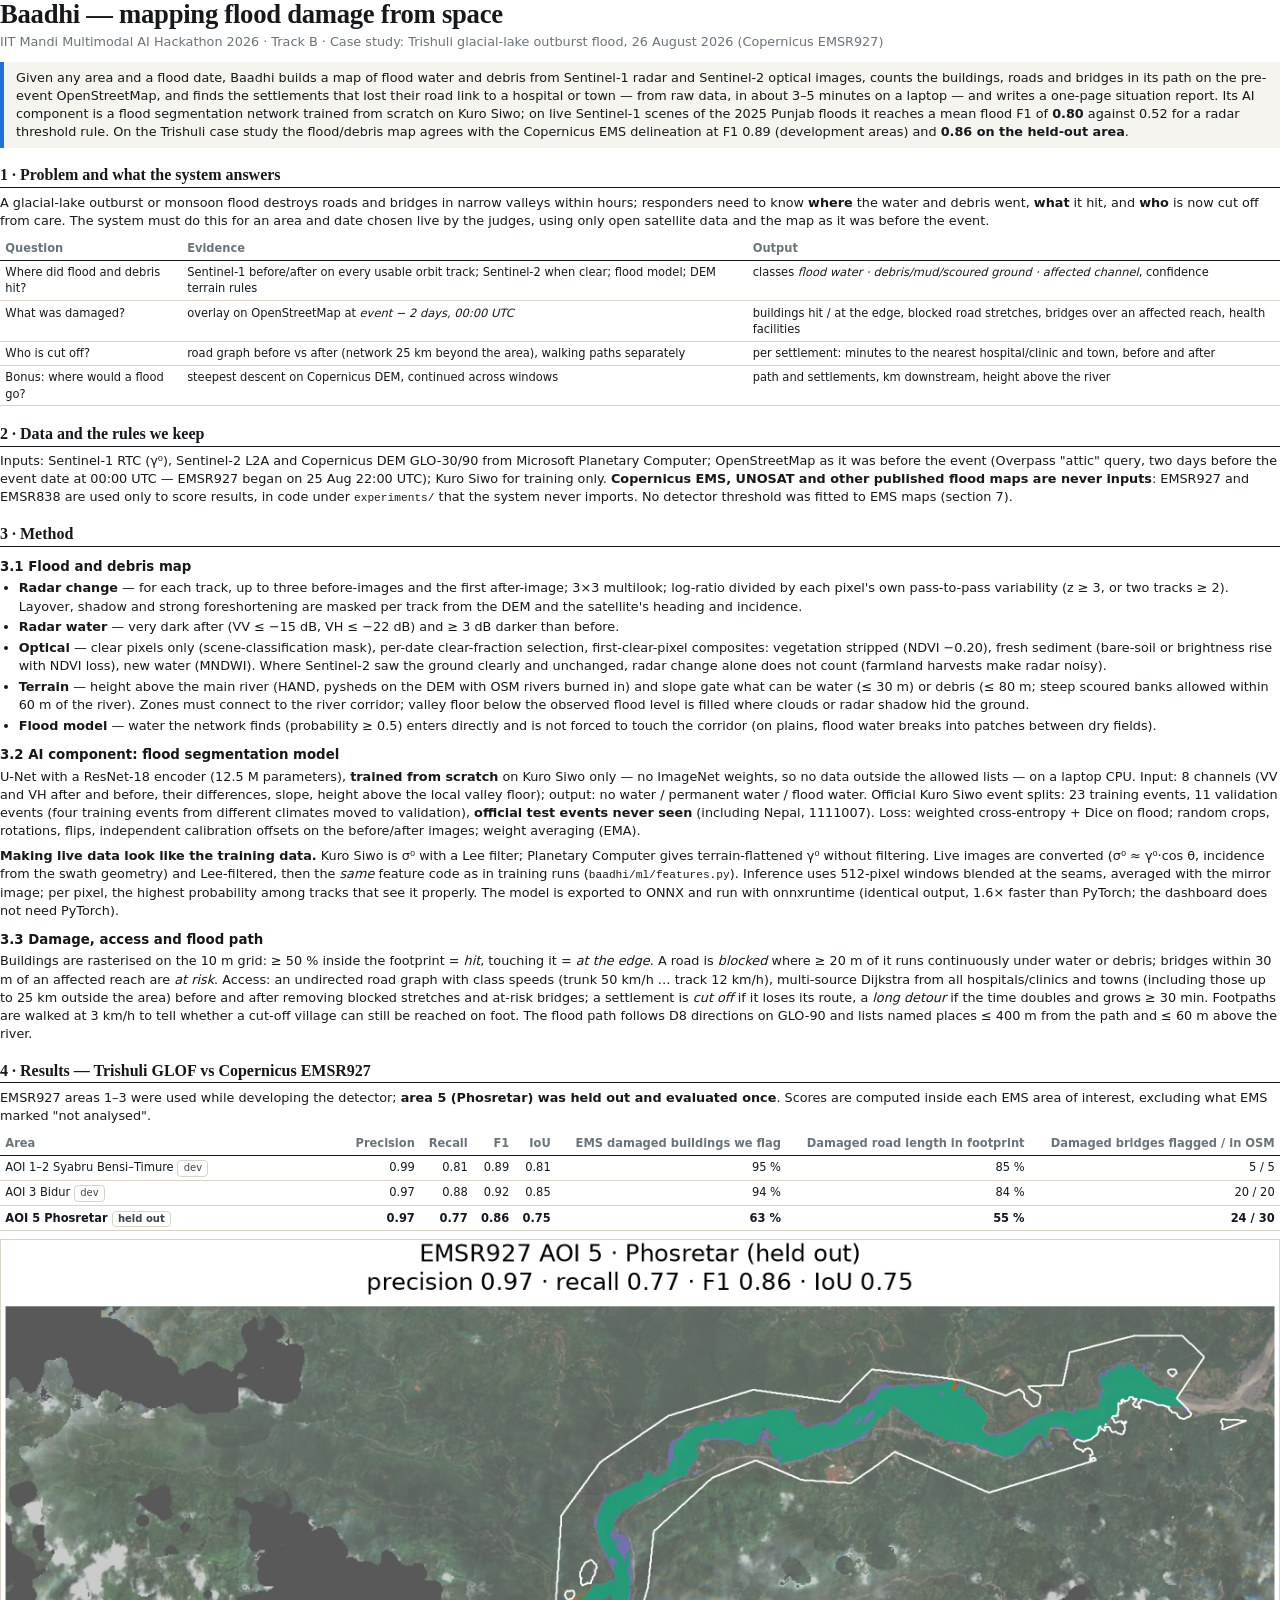
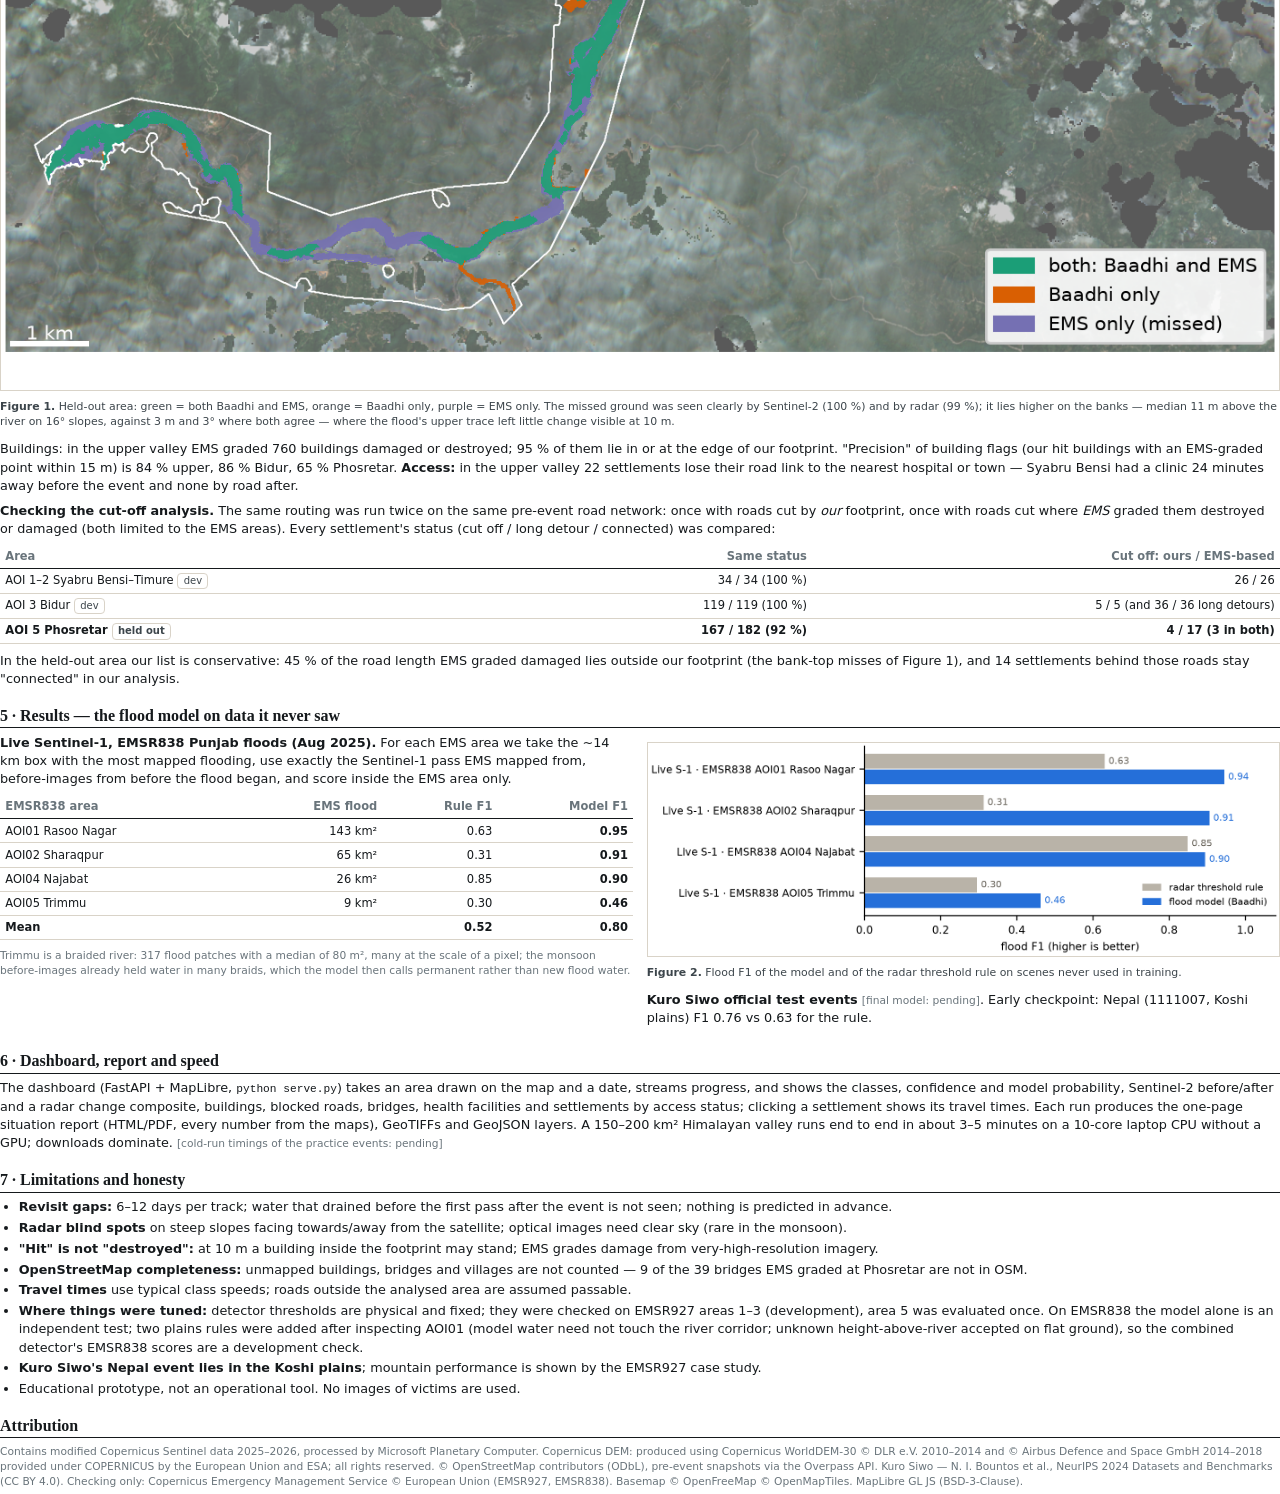
==== docs/report.html @ 0e937bf3 "Steps 3-7: damage, access, flood model, dashboard, report, pre-event OSM fallback - damage/access: b" ====
<!doctype html>
<html lang="en">
<head>
<meta charset="utf-8">
<title>Baadhi — Mapping flood damage from space (report)</title>
<style>
@page { size: A4; margin: 15mm 15mm 14mm; }
:root { --ink: #15191c; --ink2: #3c454b; --muted: #69747b; --rule: #d9d3c8; --water: #256fd9; --debris: #d67820; --cut: #c0392b; }
* { box-sizing: border-box; }
body { font: 9.6pt/1.42 "Segoe UI", "IBM Plex Sans", system-ui, sans-serif; color: var(--ink); margin: 0; }
h1 { font: 700 20pt/1.1 Georgia, "Fraunces", serif; margin: 0 0 3pt; letter-spacing: -0.01em; }
h2 { font: 700 12pt/1.2 Georgia, serif; margin: 13pt 0 4pt; border-bottom: 1.2pt solid var(--ink); padding-bottom: 2pt; }
h3 { font-size: 10pt; margin: 8pt 0 2pt; }
p { margin: 0 0 5pt; }
.sub { color: var(--muted); margin-bottom: 8pt; }
.abstract { border-left: 3pt solid var(--water); padding: 5pt 9pt; background: #f6f4ef; margin: 8pt 0; }
table { border-collapse: collapse; width: 100%; margin: 4pt 0 6pt; font-size: 8.6pt; }
th, td { border-bottom: 0.6pt solid var(--rule); padding: 2.6pt 4pt; text-align: left; vertical-align: top; }
th { color: var(--muted); font-weight: 600; border-bottom: 1pt solid var(--ink); }
td.n, th.n { text-align: right; font-variant-numeric: tabular-nums; white-space: nowrap; }
.hl { font-weight: 700; }
figure { margin: 6pt 0 8pt; break-inside: avoid; }
figure img { width: 100%; border: 0.6pt solid var(--rule); }
figcaption { font-size: 8.2pt; color: var(--ink2); margin-top: 2pt; }
.two { display: grid; grid-template-columns: 1fr 1fr; gap: 10pt; }
ul { margin: 2pt 0 6pt 14pt; padding: 0; }
li { margin-bottom: 2pt; }
.small { font-size: 8pt; color: var(--muted); }
.tag { display: inline-block; font-size: 7.5pt; border: 0.6pt solid var(--rule); border-radius: 3pt; padding: 0 4pt; color: var(--ink2); }
.pb { break-before: page; }
h2, h3 { break-after: avoid; }
table.wide td:first-child { width: 27%; }
tr { break-inside: avoid; }
code { font-family: "Cascadia Mono", Consolas, monospace; font-size: 8.4pt; }
</style>
</head>
<body>

<h1>Baadhi — mapping flood damage from space</h1>
<div class="sub">IIT Mandi Multimodal AI Hackathon 2026 · Track B · Case study: Trishuli glacial-lake outburst flood, 26 August 2026 (Copernicus EMSR927)</div>

<div class="abstract">
Given any area and a flood date, Baadhi builds a map of flood water and debris from Sentinel-1 radar and
Sentinel-2 optical images, counts the buildings, roads and bridges in its path on the pre-event
OpenStreetMap, and finds the settlements that lost their road link to a hospital or town — from raw
data, in about 3–5 minutes on a laptop — and writes a one-page situation report. Its AI component is a
flood segmentation network trained from scratch on Kuro Siwo; on live Sentinel-1 scenes of the 2025
Punjab floods it reaches a mean flood F1 of <b>0.80</b> against 0.52 for a radar threshold rule. On the
Trishuli case study the flood/debris map agrees with the Copernicus EMS delineation at F1 0.89 (development
areas) and <b>0.86 on the held-out area</b>.
</div>

<h2>1 · Problem and what the system answers</h2>
<p>A glacial-lake outburst or monsoon flood destroys roads and bridges in narrow valleys within hours; responders
need to know <b>where</b> the water and debris went, <b>what</b> it hit, and <b>who</b> is now cut off from care. The
system must do this for an area and date chosen live by the judges, using only open satellite data and the map
as it was before the event.</p>
<table>
<tr><th>Question</th><th>Evidence</th><th>Output</th></tr>
<tr><td>Where did flood and debris hit?</td><td>Sentinel-1 before/after on every usable orbit track; Sentinel-2 when clear; flood model; DEM terrain rules</td><td>classes <i>flood water · debris/mud/scoured ground · affected channel</i>, confidence</td></tr>
<tr><td>What was damaged?</td><td>overlay on OpenStreetMap at <i>event − 2 days, 00:00 UTC</i></td><td>buildings hit / at the edge, blocked road stretches, bridges over an affected reach, health facilities</td></tr>
<tr><td>Who is cut off?</td><td>road graph before vs after (network 25 km beyond the area), walking paths separately</td><td>per settlement: minutes to the nearest hospital/clinic and town, before and after</td></tr>
<tr><td>Bonus: where would a flood go?</td><td>steepest descent on Copernicus DEM, continued across windows</td><td>path and settlements, km downstream, height above the river</td></tr>
</table>

<h2>2 · Data and the rules we keep</h2>
<p>Inputs: Sentinel-1 RTC (γ⁰), Sentinel-2 L2A and Copernicus DEM GLO-30/90 from Microsoft Planetary Computer; OpenStreetMap
as it was before the event (Overpass "attic" query, two days before the event date at 00:00 UTC — EMSR927 began on
25 Aug 22:00 UTC); Kuro Siwo for training only. <b>Copernicus EMS, UNOSAT and other published flood maps are never
inputs</b>: EMSR927 and EMSR838 are used only to score results, in code under <code>experiments/</code> that the system never
imports. No detector threshold was fitted to EMS maps (section 7).</p>

<h2>3 · Method</h2>
<h3>3.1 Flood and debris map</h3>
<ul>
<li><b>Radar change</b> — for each track, up to three before-images and the first after-image; 3×3 multilook; log-ratio
divided by each pixel's own pass-to-pass variability (z ≥ 3, or two tracks ≥ 2). Layover, shadow and strong
foreshortening are masked per track from the DEM and the satellite's heading and incidence.</li>
<li><b>Radar water</b> — very dark after (VV ≤ −15 dB, VH ≤ −22 dB) and ≥ 3 dB darker than before.</li>
<li><b>Optical</b> — clear pixels only (scene-classification mask), per-date clear-fraction selection, first-clear-pixel composites:
vegetation stripped (NDVI −0.20), fresh sediment (bare-soil or brightness rise with NDVI loss), new water (MNDWI). Where
Sentinel-2 saw the ground clearly and unchanged, radar change alone does not count (farmland harvests make radar noisy).</li>
<li><b>Terrain</b> — height above the main river (HAND, pysheds on the DEM with OSM rivers burned in) and slope gate what
can be water (≤ 30 m) or debris (≤ 80 m; steep scoured banks allowed within 60 m of the river). Zones must connect to the
river corridor; valley floor below the observed flood level is filled where clouds or radar shadow hid the ground.</li>
<li><b>Flood model</b> — water the network finds (probability ≥ 0.5) enters directly and is not forced to touch the corridor
(on plains, flood water breaks into patches between dry fields).</li>
</ul>

<h3>3.2 AI component: flood segmentation model</h3>
<p>U-Net with a ResNet-18 encoder (12.5 M parameters), <b>trained from scratch</b> on Kuro Siwo only — no ImageNet weights, so
no data outside the allowed lists — on a laptop CPU. Input: 8 channels (VV and VH after and before, their differences,
slope, height above the local valley floor); output: no water / permanent water / flood water. Official Kuro Siwo event
splits: 23 training events, 11 validation events (four training events from different climates moved to validation),
<b>official test events never seen</b> (including Nepal, 1111007). Loss: weighted cross-entropy + Dice on flood; random crops,
rotations, flips, independent calibration offsets on the before/after images; weight averaging (EMA).</p>
<p><b>Making live data look like the training data.</b> Kuro Siwo is σ⁰ with a Lee filter; Planetary Computer gives
terrain-flattened γ⁰ without filtering. Live images are converted (σ⁰ ≈ γ⁰·cos θ, incidence from the swath geometry)
and Lee-filtered, then the <i>same</i> feature code as in training runs (<code>baadhi/ml/features.py</code>). Inference uses
512-pixel windows blended at the seams, averaged with the mirror image; per pixel, the highest probability among tracks
that see it properly. The model is exported to ONNX and run with onnxruntime (identical output, 1.6× faster than PyTorch;
the dashboard does not need PyTorch).</p>

<h3>3.3 Damage, access and flood path</h3>
<p>Buildings are rasterised on the 10 m grid: ≥ 50 % inside the footprint = <i>hit</i>, touching it = <i>at the edge</i>. A road is
<i>blocked</i> where ≥ 20 m of it runs continuously under water or debris; bridges within 30 m of an affected reach are
<i>at risk</i>. Access: an undirected road graph with class speeds (trunk 50 km/h … track 12 km/h), multi-source Dijkstra from all
hospitals/clinics and towns (including those up to 25 km outside the area) before and after removing blocked stretches and
at-risk bridges; a settlement is <i>cut off</i> if it loses its route, a <i>long detour</i> if the time doubles and grows ≥ 30 min.
Footpaths are walked at 3 km/h to tell whether a cut-off village can still be reached on foot.
The flood path follows D8 directions on GLO-90 and lists named places ≤ 400 m from the path and ≤ 60 m above the river.</p>

<h2>4 · Results — Trishuli GLOF vs Copernicus EMSR927</h2>
<p>EMSR927 areas 1–3 were used while developing the detector; <b>area 5 (Phosretar) was held out and evaluated once</b>.
Scores are computed inside each EMS area of interest, excluding what EMS marked "not analysed".</p>
<table class="wide">
<tr><th>Area</th><th class="n">Precision</th><th class="n">Recall</th><th class="n">F1</th><th class="n">IoU</th><th class="n">EMS damaged buildings we flag</th><th class="n">Damaged road length in footprint</th><th class="n">Damaged bridges flagged / in OSM</th></tr>
<tr><td>AOI 1–2 Syabru Bensi–Timure <span class="tag">dev</span></td><td class="n">0.99</td><td class="n">0.81</td><td class="n">0.89</td><td class="n">0.81</td><td class="n">95 %</td><td class="n">85 %</td><td class="n">5 / 5</td></tr>
<tr><td>AOI 3 Bidur <span class="tag">dev</span></td><td class="n">0.97</td><td class="n">0.88</td><td class="n">0.92</td><td class="n">0.85</td><td class="n">94 %</td><td class="n">84 %</td><td class="n">20 / 20</td></tr>
<tr class="hl"><td>AOI 5 Phosretar <span class="tag">held out</span></td><td class="n">0.97</td><td class="n">0.77</td><td class="n">0.86</td><td class="n">0.75</td><td class="n">63 %</td><td class="n">55 %</td><td class="n">24 / 30</td></tr>
</table>
<figure><img src="img/agreement_phosretar.png" alt="Agreement map for the held-out Phosretar area">
<figcaption><b>Figure 1.</b> Held-out area: green = both Baadhi and EMS, orange = Baadhi only, purple = EMS only. The missed ground was seen clearly
by Sentinel-2 (100 %) and by radar (99 %); it lies higher on the banks — median 11 m above the river on 16° slopes, against
3 m and 3° where both agree — where the flood's upper trace left little change visible at 10 m.</figcaption></figure>
<p>Buildings: in the upper valley EMS graded 760 buildings damaged or destroyed; 95 % of them lie in or at the edge of our
footprint. "Precision" of building flags (our hit buildings with an EMS-graded point within 15 m) is 84 % upper, 86 % Bidur,
65 % Phosretar. <b>Access:</b> in the upper valley 22 settlements lose their road link to the nearest hospital or town — Syabru
Bensi had a clinic 24 minutes away before the event and none by road after.</p>
<p><b>Checking the cut-off analysis.</b> The same routing was run twice on the same pre-event road network: once with roads cut by
<i>our</i> footprint, once with roads cut where <i>EMS</i> graded them destroyed or damaged (both limited to the EMS areas). Every
settlement's status (cut off / long detour / connected) was compared:</p>
<table>
<tr><th>Area</th><th class="n">Same status</th><th class="n">Cut off: ours / EMS-based</th></tr>
<tr><td>AOI 1–2 Syabru Bensi–Timure <span class="tag">dev</span></td><td class="n">34 / 34 (100 %)</td><td class="n">26 / 26</td></tr>
<tr><td>AOI 3 Bidur <span class="tag">dev</span></td><td class="n">119 / 119 (100 %)</td><td class="n">5 / 5 (and 36 / 36 long detours)</td></tr>
<tr class="hl"><td>AOI 5 Phosretar <span class="tag">held out</span></td><td class="n">167 / 182 (92 %)</td><td class="n">4 / 17 (3 in both)</td></tr>
</table>
<p>In the held-out area our list is conservative: 45 % of the road length EMS graded damaged lies outside our footprint (the bank-top
misses of Figure 1), and 14 settlements behind those roads stay "connected" in our analysis.</p>

<h2>5 · Results — the flood model on data it never saw</h2>
<div class="two">
<div>
<p><b>Live Sentinel-1, EMSR838 Punjab floods (Aug 2025).</b> For each EMS area we take the ~14 km box with the most mapped
flooding, use exactly the Sentinel-1 pass EMS mapped from, before-images from before the flood began, and score inside
the EMS area only.</p>
<table>
<tr><th>EMSR838 area</th><th class="n">EMS flood</th><th class="n">Rule F1</th><th class="n">Model F1</th></tr>
<tr><td>AOI01 Rasoo Nagar</td><td class="n">143 km²</td><td class="n">0.63</td><td class="n hl">0.95</td></tr>
<tr><td>AOI02 Sharaqpur</td><td class="n">65 km²</td><td class="n">0.31</td><td class="n hl">0.91</td></tr>
<tr><td>AOI04 Najabat</td><td class="n">26 km²</td><td class="n">0.85</td><td class="n hl">0.90</td></tr>
<tr><td>AOI05 Trimmu</td><td class="n">9 km²</td><td class="n">0.30</td><td class="n hl">0.46</td></tr>
<tr class="hl"><td>Mean</td><td></td><td class="n">0.52</td><td class="n">0.80</td></tr>
</table>
<p class="small">Trimmu is a braided river: 317 flood patches with a median of 80 m², many at the scale of a pixel; the monsoon
before-images already held water in many braids, which the model then calls permanent rather than new flood water.</p>
</div>
<div>
<figure><img src="img/model_vs_rule.png" alt="Model vs rule F1">
<figcaption><b>Figure 2.</b> Flood F1 of the model and of the radar threshold rule on scenes never used in training.</figcaption></figure>
<p><b>Kuro Siwo official test events</b> <span class="small">[final model: pending]</span>. Early checkpoint: Nepal (1111007, Koshi plains)
F1 0.76 vs 0.63 for the rule.</p>
</div>
</div>

<h2>6 · Dashboard, report and speed</h2>
<p>The dashboard (FastAPI + MapLibre, <code>python serve.py</code>) takes an area drawn on the map and a date, streams progress,
and shows the classes, confidence and model probability, Sentinel-2 before/after and a radar change composite, buildings,
blocked roads, bridges, health facilities and settlements by access status; clicking a settlement shows its travel times.
Each run produces the one-page situation report (HTML/PDF, every number from the maps), GeoTIFFs and GeoJSON layers.
A 150–200 km² Himalayan valley runs end to end in about 3–5 minutes on a 10-core laptop CPU without a GPU; downloads
dominate. <span class="small">[cold-run timings of the practice events: pending]</span></p>

<h2>7 · Limitations and honesty</h2>
<ul>
<li><b>Revisit gaps:</b> 6–12 days per track; water that drained before the first pass after the event is not seen; nothing is predicted in advance.</li>
<li><b>Radar blind spots</b> on steep slopes facing towards/away from the satellite; optical images need clear sky (rare in the monsoon).</li>
<li><b>"Hit" is not "destroyed":</b> at 10 m a building inside the footprint may stand; EMS grades damage from very-high-resolution imagery.</li>
<li><b>OpenStreetMap completeness:</b> unmapped buildings, bridges and villages are not counted — 9 of the 39 bridges EMS graded at Phosretar are not in OSM.</li>
<li><b>Travel times</b> use typical class speeds; roads outside the analysed area are assumed passable.</li>
<li><b>Where things were tuned:</b> detector thresholds are physical and fixed; they were checked on EMSR927 areas 1–3 (development), area 5 was
evaluated once. On EMSR838 the model alone is an independent test; two plains rules were added after inspecting AOI01 (model water need
not touch the river corridor; unknown height-above-river accepted on flat ground), so the combined detector's EMSR838 scores are a development check.</li>
<li><b>Kuro Siwo's Nepal event lies in the Koshi plains</b>; mountain performance is shown by the EMSR927 case study.</li>
<li>Educational prototype, not an operational tool. No images of victims are used.</li>
</ul>

<h2>Attribution</h2>
<p class="small">Contains modified Copernicus Sentinel data 2025–2026, processed by Microsoft Planetary Computer. Copernicus DEM: produced using
Copernicus WorldDEM-30 © DLR e.V. 2010–2014 and © Airbus Defence and Space GmbH 2014–2018 provided under COPERNICUS by the European Union
and ESA; all rights reserved. © OpenStreetMap contributors (ODbL), pre-event snapshots via the Overpass API. Kuro Siwo — N. I. Bountos et
al., NeurIPS 2024 Datasets and Benchmarks (CC BY 4.0). Checking only: Copernicus Emergency Management Service © European Union
(EMSR927, EMSR838). Basemap © OpenFreeMap © OpenMapTiles. MapLibre GL JS (BSD-3-Clause).</p>

</body>
</html>
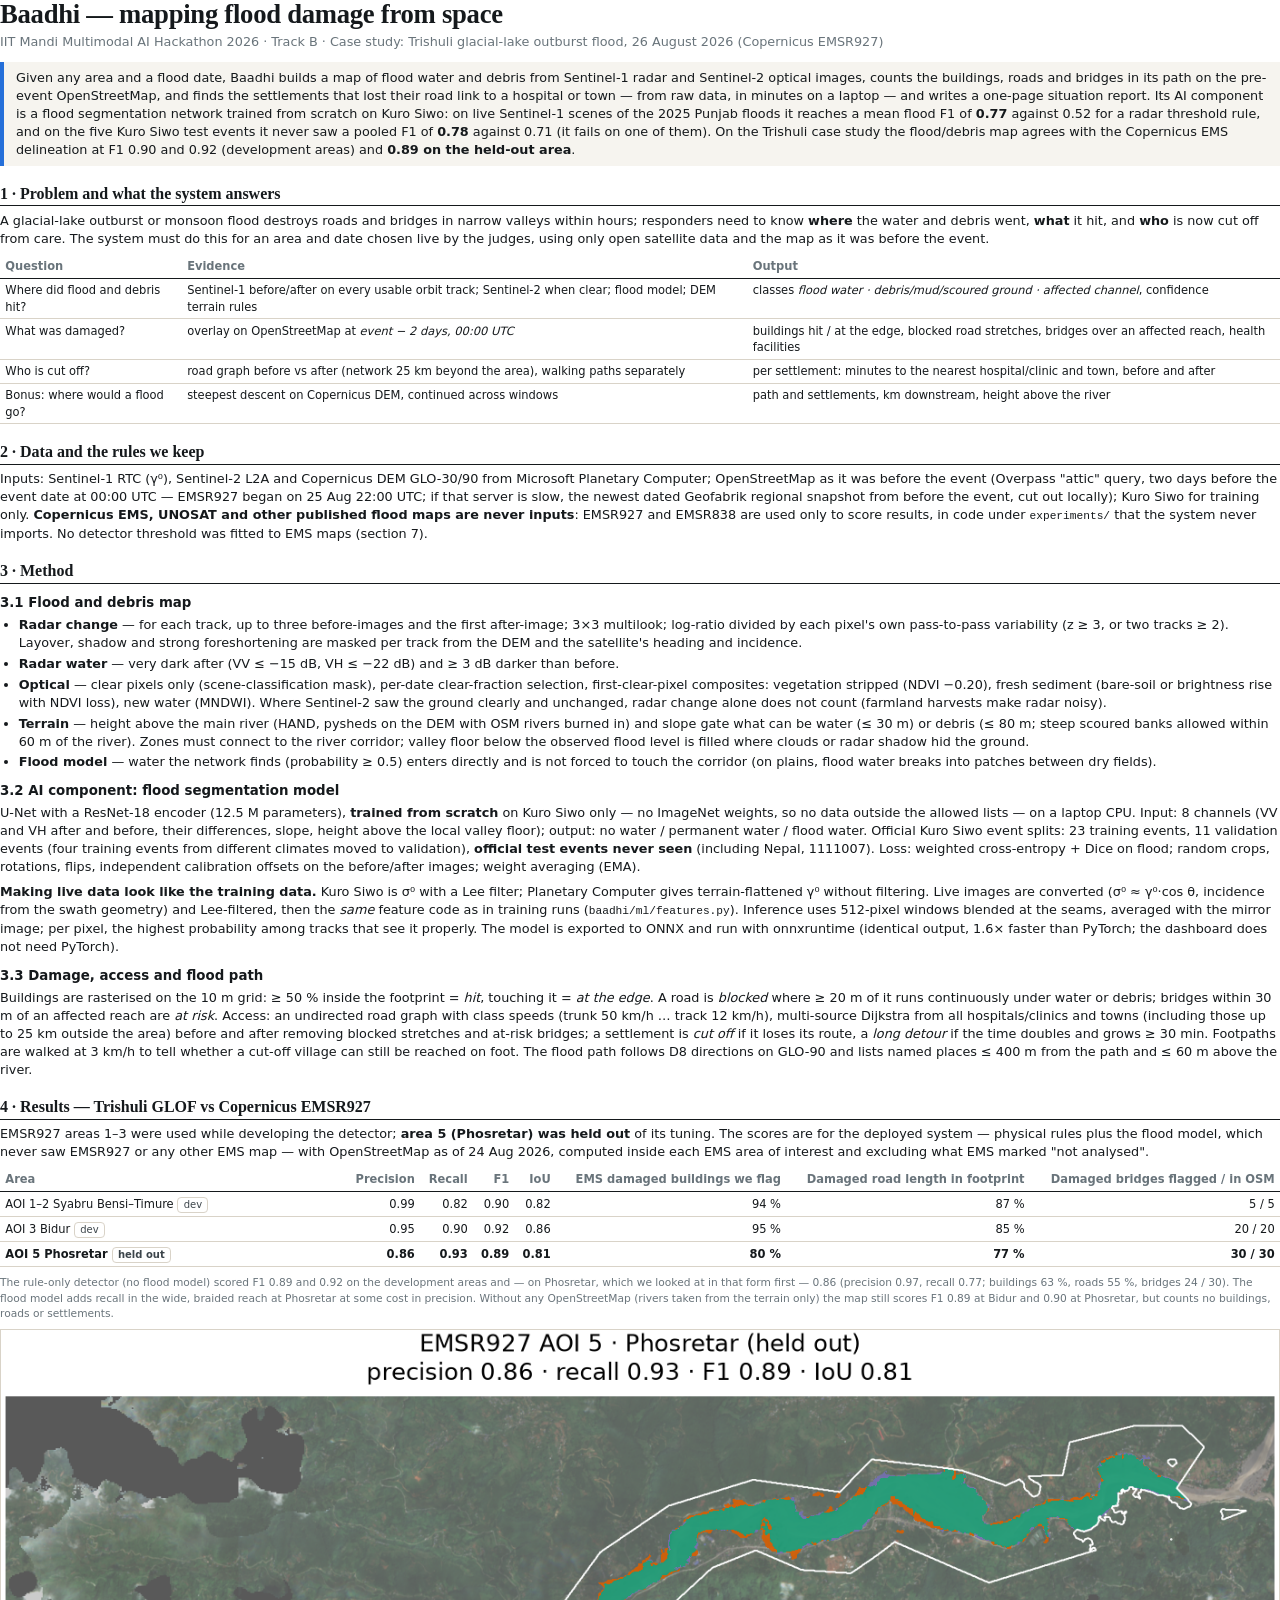
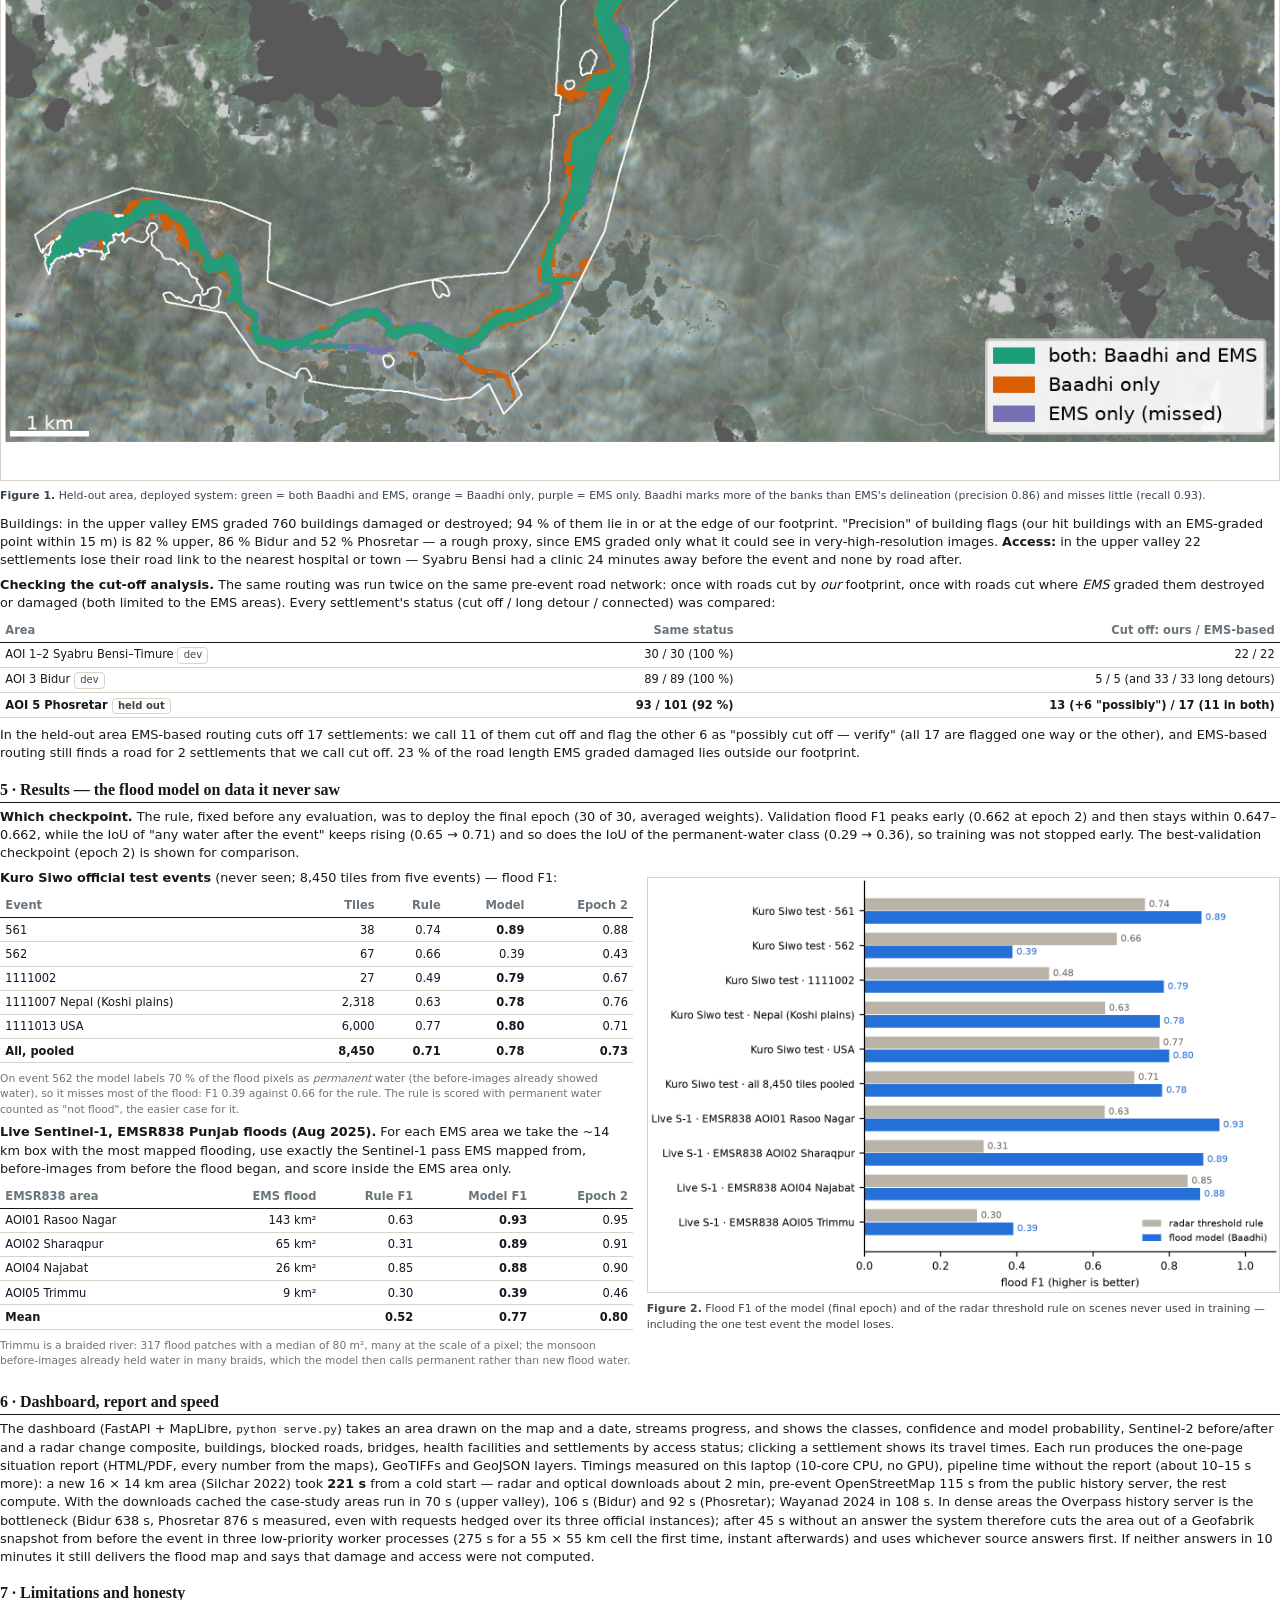
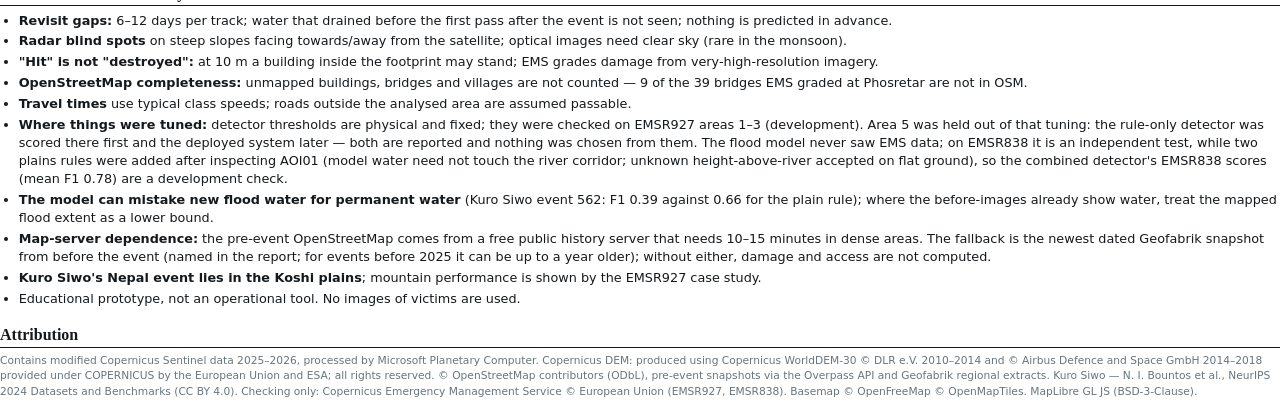
==== commit 6abd422f: "Final model, hedged Overpass, parallel snapshot cut; deployed-system evaluation - final-epoch flood " ====
--- a/docs/report.html
+++ b/docs/report.html
@@ -43,11 +43,12 @@
 Given any area and a flood date, Baadhi builds a map of flood water and debris from Sentinel-1 radar and
 Sentinel-2 optical images, counts the buildings, roads and bridges in its path on the pre-event
 OpenStreetMap, and finds the settlements that lost their road link to a hospital or town — from raw
-data, in about 3–5 minutes on a laptop — and writes a one-page situation report. Its AI component is a
-flood segmentation network trained from scratch on Kuro Siwo; on live Sentinel-1 scenes of the 2025
-Punjab floods it reaches a mean flood F1 of <b>0.80</b> against 0.52 for a radar threshold rule. On the
-Trishuli case study the flood/debris map agrees with the Copernicus EMS delineation at F1 0.89 (development
-areas) and <b>0.86 on the held-out area</b>.
+data, in minutes on a laptop — and writes a one-page situation report. Its AI component is a
+flood segmentation network trained from scratch on Kuro Siwo: on live Sentinel-1 scenes of the 2025
+Punjab floods it reaches a mean flood F1 of <b>0.77</b> against 0.52 for a radar threshold rule, and on the five
+Kuro Siwo test events it never saw a pooled F1 of <b>0.78</b> against 0.71 (it fails on one of them). On the
+Trishuli case study the flood/debris map agrees with the Copernicus EMS delineation at F1 0.90 and 0.92 (development
+areas) and <b>0.89 on the held-out area</b>.
 </div>
 
 <h2>1 · Problem and what the system answers</h2>
@@ -66,7 +67,7 @@
 <h2>2 · Data and the rules we keep</h2>
 <p>Inputs: Sentinel-1 RTC (γ⁰), Sentinel-2 L2A and Copernicus DEM GLO-30/90 from Microsoft Planetary Computer; OpenStreetMap
 as it was before the event (Overpass "attic" query, two days before the event date at 00:00 UTC — EMSR927 began on
-25 Aug 22:00 UTC); Kuro Siwo for training only. <b>Copernicus EMS, UNOSAT and other published flood maps are never
+25 Aug 22:00 UTC; if that server is slow, the newest dated Geofabrik regional snapshot from before the event, cut out locally); Kuro Siwo for training only. <b>Copernicus EMS, UNOSAT and other published flood maps are never
 inputs</b>: EMSR927 and EMSR838 are used only to score results, in code under <code>experiments/</code> that the system never
 imports. No detector threshold was fitted to EMS maps (section 7).</p>
 
@@ -111,56 +112,75 @@
 The flood path follows D8 directions on GLO-90 and lists named places ≤ 400 m from the path and ≤ 60 m above the river.</p>
 
 <h2>4 · Results — Trishuli GLOF vs Copernicus EMSR927</h2>
-<p>EMSR927 areas 1–3 were used while developing the detector; <b>area 5 (Phosretar) was held out and evaluated once</b>.
-Scores are computed inside each EMS area of interest, excluding what EMS marked "not analysed".</p>
+<p>EMSR927 areas 1–3 were used while developing the detector; <b>area 5 (Phosretar) was held out</b> of its tuning. The scores are for the
+deployed system — physical rules plus the flood model, which never saw EMSR927 or any other EMS map — with OpenStreetMap as of 24 Aug 2026,
+computed inside each EMS area of interest and excluding what EMS marked "not analysed".</p>
 <table class="wide">
 <tr><th>Area</th><th class="n">Precision</th><th class="n">Recall</th><th class="n">F1</th><th class="n">IoU</th><th class="n">EMS damaged buildings we flag</th><th class="n">Damaged road length in footprint</th><th class="n">Damaged bridges flagged / in OSM</th></tr>
-<tr><td>AOI 1–2 Syabru Bensi–Timure <span class="tag">dev</span></td><td class="n">0.99</td><td class="n">0.81</td><td class="n">0.89</td><td class="n">0.81</td><td class="n">95 %</td><td class="n">85 %</td><td class="n">5 / 5</td></tr>
-<tr><td>AOI 3 Bidur <span class="tag">dev</span></td><td class="n">0.97</td><td class="n">0.88</td><td class="n">0.92</td><td class="n">0.85</td><td class="n">94 %</td><td class="n">84 %</td><td class="n">20 / 20</td></tr>
-<tr class="hl"><td>AOI 5 Phosretar <span class="tag">held out</span></td><td class="n">0.97</td><td class="n">0.77</td><td class="n">0.86</td><td class="n">0.75</td><td class="n">63 %</td><td class="n">55 %</td><td class="n">24 / 30</td></tr>
-</table>
+<tr><td>AOI 1–2 Syabru Bensi–Timure <span class="tag">dev</span></td><td class="n">0.99</td><td class="n">0.82</td><td class="n">0.90</td><td class="n">0.82</td><td class="n">94 %</td><td class="n">87 %</td><td class="n">5 / 5</td></tr>
+<tr><td>AOI 3 Bidur <span class="tag">dev</span></td><td class="n">0.95</td><td class="n">0.90</td><td class="n">0.92</td><td class="n">0.86</td><td class="n">95 %</td><td class="n">85 %</td><td class="n">20 / 20</td></tr>
+<tr class="hl"><td>AOI 5 Phosretar <span class="tag">held out</span></td><td class="n">0.86</td><td class="n">0.93</td><td class="n">0.89</td><td class="n">0.81</td><td class="n">80 %</td><td class="n">77 %</td><td class="n">30 / 30</td></tr>
+</table>
+<p class="small">The rule-only detector (no flood model) scored F1 0.89 and 0.92 on the development areas and — on Phosretar, which we looked at in that
+form first — 0.86 (precision 0.97, recall 0.77; buildings 63 %, roads 55 %, bridges 24 / 30). The flood model adds recall in the wide, braided
+reach at Phosretar at some cost in precision. Without any OpenStreetMap (rivers taken from the terrain only) the map still scores F1 0.89 at
+Bidur and 0.90 at Phosretar, but counts no buildings, roads or settlements.</p>
 <figure><img src="img/agreement_phosretar.png" alt="Agreement map for the held-out Phosretar area">
-<figcaption><b>Figure 1.</b> Held-out area: green = both Baadhi and EMS, orange = Baadhi only, purple = EMS only. The missed ground was seen clearly
-by Sentinel-2 (100 %) and by radar (99 %); it lies higher on the banks — median 11 m above the river on 16° slopes, against
-3 m and 3° where both agree — where the flood's upper trace left little change visible at 10 m.</figcaption></figure>
-<p>Buildings: in the upper valley EMS graded 760 buildings damaged or destroyed; 95 % of them lie in or at the edge of our
-footprint. "Precision" of building flags (our hit buildings with an EMS-graded point within 15 m) is 84 % upper, 86 % Bidur,
-65 % Phosretar. <b>Access:</b> in the upper valley 22 settlements lose their road link to the nearest hospital or town — Syabru
-Bensi had a clinic 24 minutes away before the event and none by road after.</p>
+<figcaption><b>Figure 1.</b> Held-out area, deployed system: green = both Baadhi and EMS, orange = Baadhi only, purple = EMS only. Baadhi marks more of
+the banks than EMS's delineation (precision 0.86) and misses little (recall 0.93).</figcaption></figure>
+<p>Buildings: in the upper valley EMS graded 760 buildings damaged or destroyed; 94 % of them lie in or at the edge of our
+footprint. "Precision" of building flags (our hit buildings with an EMS-graded point within 15 m) is 82 % upper, 86 % Bidur and
+52 % Phosretar — a rough proxy, since EMS graded only what it could see in very-high-resolution images. <b>Access:</b> in the upper
+valley 22 settlements lose their road link to the nearest hospital or town — Syabru Bensi had a clinic 24 minutes away before the
+event and none by road after.</p>
 <p><b>Checking the cut-off analysis.</b> The same routing was run twice on the same pre-event road network: once with roads cut by
 <i>our</i> footprint, once with roads cut where <i>EMS</i> graded them destroyed or damaged (both limited to the EMS areas). Every
 settlement's status (cut off / long detour / connected) was compared:</p>
 <table>
 <tr><th>Area</th><th class="n">Same status</th><th class="n">Cut off: ours / EMS-based</th></tr>
-<tr><td>AOI 1–2 Syabru Bensi–Timure <span class="tag">dev</span></td><td class="n">34 / 34 (100 %)</td><td class="n">26 / 26</td></tr>
-<tr><td>AOI 3 Bidur <span class="tag">dev</span></td><td class="n">119 / 119 (100 %)</td><td class="n">5 / 5 (and 36 / 36 long detours)</td></tr>
-<tr class="hl"><td>AOI 5 Phosretar <span class="tag">held out</span></td><td class="n">167 / 182 (92 %)</td><td class="n">4 / 17 (3 in both)</td></tr>
-</table>
-<p>In the held-out area our list is conservative: 45 % of the road length EMS graded damaged lies outside our footprint (the bank-top
-misses of Figure 1), and 14 settlements behind those roads stay "connected" in our analysis.</p>
+<tr><td>AOI 1–2 Syabru Bensi–Timure <span class="tag">dev</span></td><td class="n">30 / 30 (100 %)</td><td class="n">22 / 22</td></tr>
+<tr><td>AOI 3 Bidur <span class="tag">dev</span></td><td class="n">89 / 89 (100 %)</td><td class="n">5 / 5 (and 33 / 33 long detours)</td></tr>
+<tr class="hl"><td>AOI 5 Phosretar <span class="tag">held out</span></td><td class="n">93 / 101 (92 %)</td><td class="n">13 (+6 "possibly") / 17 (11 in both)</td></tr>
+</table>
+<p>In the held-out area EMS-based routing cuts off 17 settlements: we call 11 of them cut off and flag the other 6 as "possibly cut off —
+verify" (all 17 are flagged one way or the other), and EMS-based routing still finds a road for 2 settlements that we call cut off.
+23 % of the road length EMS graded damaged lies outside our footprint.</p>
 
 <h2>5 · Results — the flood model on data it never saw</h2>
+<p><b>Which checkpoint.</b> The rule, fixed before any evaluation, was to deploy the final epoch (30 of 30, averaged weights). Validation flood
+F1 peaks early (0.662 at epoch 2) and then stays within 0.647–0.662, while the IoU of "any water after the event" keeps rising (0.65 → 0.71) and so
+does the IoU of the permanent-water class (0.29 → 0.36), so training was not stopped early. The best-validation checkpoint (epoch 2) is shown for comparison.</p>
 <div class="two">
 <div>
+<p><b>Kuro Siwo official test events</b> (never seen; 8,450 tiles from five events) — flood F1:</p>
+<table>
+<tr><th>Event</th><th class="n">Tiles</th><th class="n">Rule</th><th class="n">Model</th><th class="n">Epoch 2</th></tr>
+<tr><td>561</td><td class="n">38</td><td class="n">0.74</td><td class="n hl">0.89</td><td class="n">0.88</td></tr>
+<tr><td>562</td><td class="n">67</td><td class="n">0.66</td><td class="n">0.39</td><td class="n">0.43</td></tr>
+<tr><td>1111002</td><td class="n">27</td><td class="n">0.49</td><td class="n hl">0.79</td><td class="n">0.67</td></tr>
+<tr><td>1111007 Nepal (Koshi plains)</td><td class="n">2,318</td><td class="n">0.63</td><td class="n hl">0.78</td><td class="n">0.76</td></tr>
+<tr><td>1111013 USA</td><td class="n">6,000</td><td class="n">0.77</td><td class="n hl">0.80</td><td class="n">0.71</td></tr>
+<tr class="hl"><td>All, pooled</td><td class="n">8,450</td><td class="n">0.71</td><td class="n">0.78</td><td class="n">0.73</td></tr>
+</table>
+<p class="small">On event 562 the model labels 70 % of the flood pixels as <i>permanent</i> water (the before-images already showed water), so it
+misses most of the flood: F1 0.39 against 0.66 for the rule. The rule is scored with permanent water counted as "not flood", the easier case for it.</p>
 <p><b>Live Sentinel-1, EMSR838 Punjab floods (Aug 2025).</b> For each EMS area we take the ~14 km box with the most mapped
 flooding, use exactly the Sentinel-1 pass EMS mapped from, before-images from before the flood began, and score inside
 the EMS area only.</p>
 <table>
-<tr><th>EMSR838 area</th><th class="n">EMS flood</th><th class="n">Rule F1</th><th class="n">Model F1</th></tr>
-<tr><td>AOI01 Rasoo Nagar</td><td class="n">143 km²</td><td class="n">0.63</td><td class="n hl">0.95</td></tr>
-<tr><td>AOI02 Sharaqpur</td><td class="n">65 km²</td><td class="n">0.31</td><td class="n hl">0.91</td></tr>
-<tr><td>AOI04 Najabat</td><td class="n">26 km²</td><td class="n">0.85</td><td class="n hl">0.90</td></tr>
-<tr><td>AOI05 Trimmu</td><td class="n">9 km²</td><td class="n">0.30</td><td class="n hl">0.46</td></tr>
-<tr class="hl"><td>Mean</td><td></td><td class="n">0.52</td><td class="n">0.80</td></tr>
+<tr><th>EMSR838 area</th><th class="n">EMS flood</th><th class="n">Rule F1</th><th class="n">Model F1</th><th class="n">Epoch 2</th></tr>
+<tr><td>AOI01 Rasoo Nagar</td><td class="n">143 km²</td><td class="n">0.63</td><td class="n hl">0.93</td><td class="n">0.95</td></tr>
+<tr><td>AOI02 Sharaqpur</td><td class="n">65 km²</td><td class="n">0.31</td><td class="n hl">0.89</td><td class="n">0.91</td></tr>
+<tr><td>AOI04 Najabat</td><td class="n">26 km²</td><td class="n">0.85</td><td class="n hl">0.88</td><td class="n">0.90</td></tr>
+<tr><td>AOI05 Trimmu</td><td class="n">9 km²</td><td class="n">0.30</td><td class="n hl">0.39</td><td class="n">0.46</td></tr>
+<tr class="hl"><td>Mean</td><td></td><td class="n">0.52</td><td class="n">0.77</td><td class="n">0.80</td></tr>
 </table>
 <p class="small">Trimmu is a braided river: 317 flood patches with a median of 80 m², many at the scale of a pixel; the monsoon
 before-images already held water in many braids, which the model then calls permanent rather than new flood water.</p>
 </div>
 <div>
 <figure><img src="img/model_vs_rule.png" alt="Model vs rule F1">
-<figcaption><b>Figure 2.</b> Flood F1 of the model and of the radar threshold rule on scenes never used in training.</figcaption></figure>
-<p><b>Kuro Siwo official test events</b> <span class="small">[final model: pending]</span>. Early checkpoint: Nepal (1111007, Koshi plains)
-F1 0.76 vs 0.63 for the rule.</p>
+<figcaption><b>Figure 2.</b> Flood F1 of the model (final epoch) and of the radar threshold rule on scenes never used in training — including the one test event the model loses.</figcaption></figure>
 </div>
 </div>
 
@@ -169,8 +189,13 @@
 and shows the classes, confidence and model probability, Sentinel-2 before/after and a radar change composite, buildings,
 blocked roads, bridges, health facilities and settlements by access status; clicking a settlement shows its travel times.
 Each run produces the one-page situation report (HTML/PDF, every number from the maps), GeoTIFFs and GeoJSON layers.
-A 150–200 km² Himalayan valley runs end to end in about 3–5 minutes on a 10-core laptop CPU without a GPU; downloads
-dominate. <span class="small">[cold-run timings of the practice events: pending]</span></p>
+Timings measured on this laptop (10-core CPU, no GPU), pipeline time without the report (about 10–15 s more): a new
+16 × 14 km area (Silchar 2022) took <b>221 s</b> from a cold start — radar and optical downloads about 2 min, pre-event OpenStreetMap
+115 s from the public history server, the rest compute. With the downloads cached the case-study areas run in 70 s (upper valley), 106 s (Bidur)
+and 92 s (Phosretar); Wayanad 2024 in 108 s. In dense areas the Overpass history server is the bottleneck (Bidur 638 s, Phosretar 876 s measured, even
+with requests hedged over its three official instances); after 45 s without an answer the system therefore cuts the area out of a Geofabrik
+snapshot from before the event in three low-priority worker processes (275 s for a 55 × 55 km cell the first time, instant afterwards) and uses
+whichever source answers first. If neither answers in 10 minutes it still delivers the flood map and says that damage and access were not computed.</p>
 
 <h2>7 · Limitations and honesty</h2>
 <ul>
@@ -179,9 +204,15 @@
 <li><b>"Hit" is not "destroyed":</b> at 10 m a building inside the footprint may stand; EMS grades damage from very-high-resolution imagery.</li>
 <li><b>OpenStreetMap completeness:</b> unmapped buildings, bridges and villages are not counted — 9 of the 39 bridges EMS graded at Phosretar are not in OSM.</li>
 <li><b>Travel times</b> use typical class speeds; roads outside the analysed area are assumed passable.</li>
-<li><b>Where things were tuned:</b> detector thresholds are physical and fixed; they were checked on EMSR927 areas 1–3 (development), area 5 was
-evaluated once. On EMSR838 the model alone is an independent test; two plains rules were added after inspecting AOI01 (model water need
-not touch the river corridor; unknown height-above-river accepted on flat ground), so the combined detector's EMSR838 scores are a development check.</li>
+<li><b>Where things were tuned:</b> detector thresholds are physical and fixed; they were checked on EMSR927 areas 1–3 (development). Area 5 was held out of
+that tuning: the rule-only detector was scored there first and the deployed system later — both are reported and nothing was chosen from them. The flood
+model never saw EMS data; on EMSR838 it is an independent test, while two plains rules were added after inspecting AOI01 (model water need not touch the
+river corridor; unknown height-above-river accepted on flat ground), so the combined detector's EMSR838 scores (mean F1 0.78) are a development check.</li>
+<li><b>The model can mistake new flood water for permanent water</b> (Kuro Siwo event 562: F1 0.39 against 0.66 for the plain rule); where the
+before-images already show water, treat the mapped flood extent as a lower bound.</li>
+<li><b>Map-server dependence:</b> the pre-event OpenStreetMap comes from a free public history server that needs 10–15 minutes in dense areas. The fallback
+is the newest dated Geofabrik snapshot from before the event (named in the report; for events before 2025 it can be up to a year older); without either,
+damage and access are not computed.</li>
 <li><b>Kuro Siwo's Nepal event lies in the Koshi plains</b>; mountain performance is shown by the EMSR927 case study.</li>
 <li>Educational prototype, not an operational tool. No images of victims are used.</li>
 </ul>
@@ -189,7 +220,7 @@
 <h2>Attribution</h2>
 <p class="small">Contains modified Copernicus Sentinel data 2025–2026, processed by Microsoft Planetary Computer. Copernicus DEM: produced using
 Copernicus WorldDEM-30 © DLR e.V. 2010–2014 and © Airbus Defence and Space GmbH 2014–2018 provided under COPERNICUS by the European Union
-and ESA; all rights reserved. © OpenStreetMap contributors (ODbL), pre-event snapshots via the Overpass API. Kuro Siwo — N. I. Bountos et
+and ESA; all rights reserved. © OpenStreetMap contributors (ODbL), pre-event snapshots via the Overpass API and Geofabrik regional extracts. Kuro Siwo — N. I. Bountos et
 al., NeurIPS 2024 Datasets and Benchmarks (CC BY 4.0). Checking only: Copernicus Emergency Management Service © European Union
 (EMSR927, EMSR838). Basemap © OpenFreeMap © OpenMapTiles. MapLibre GL JS (BSD-3-Clause).</p>
 
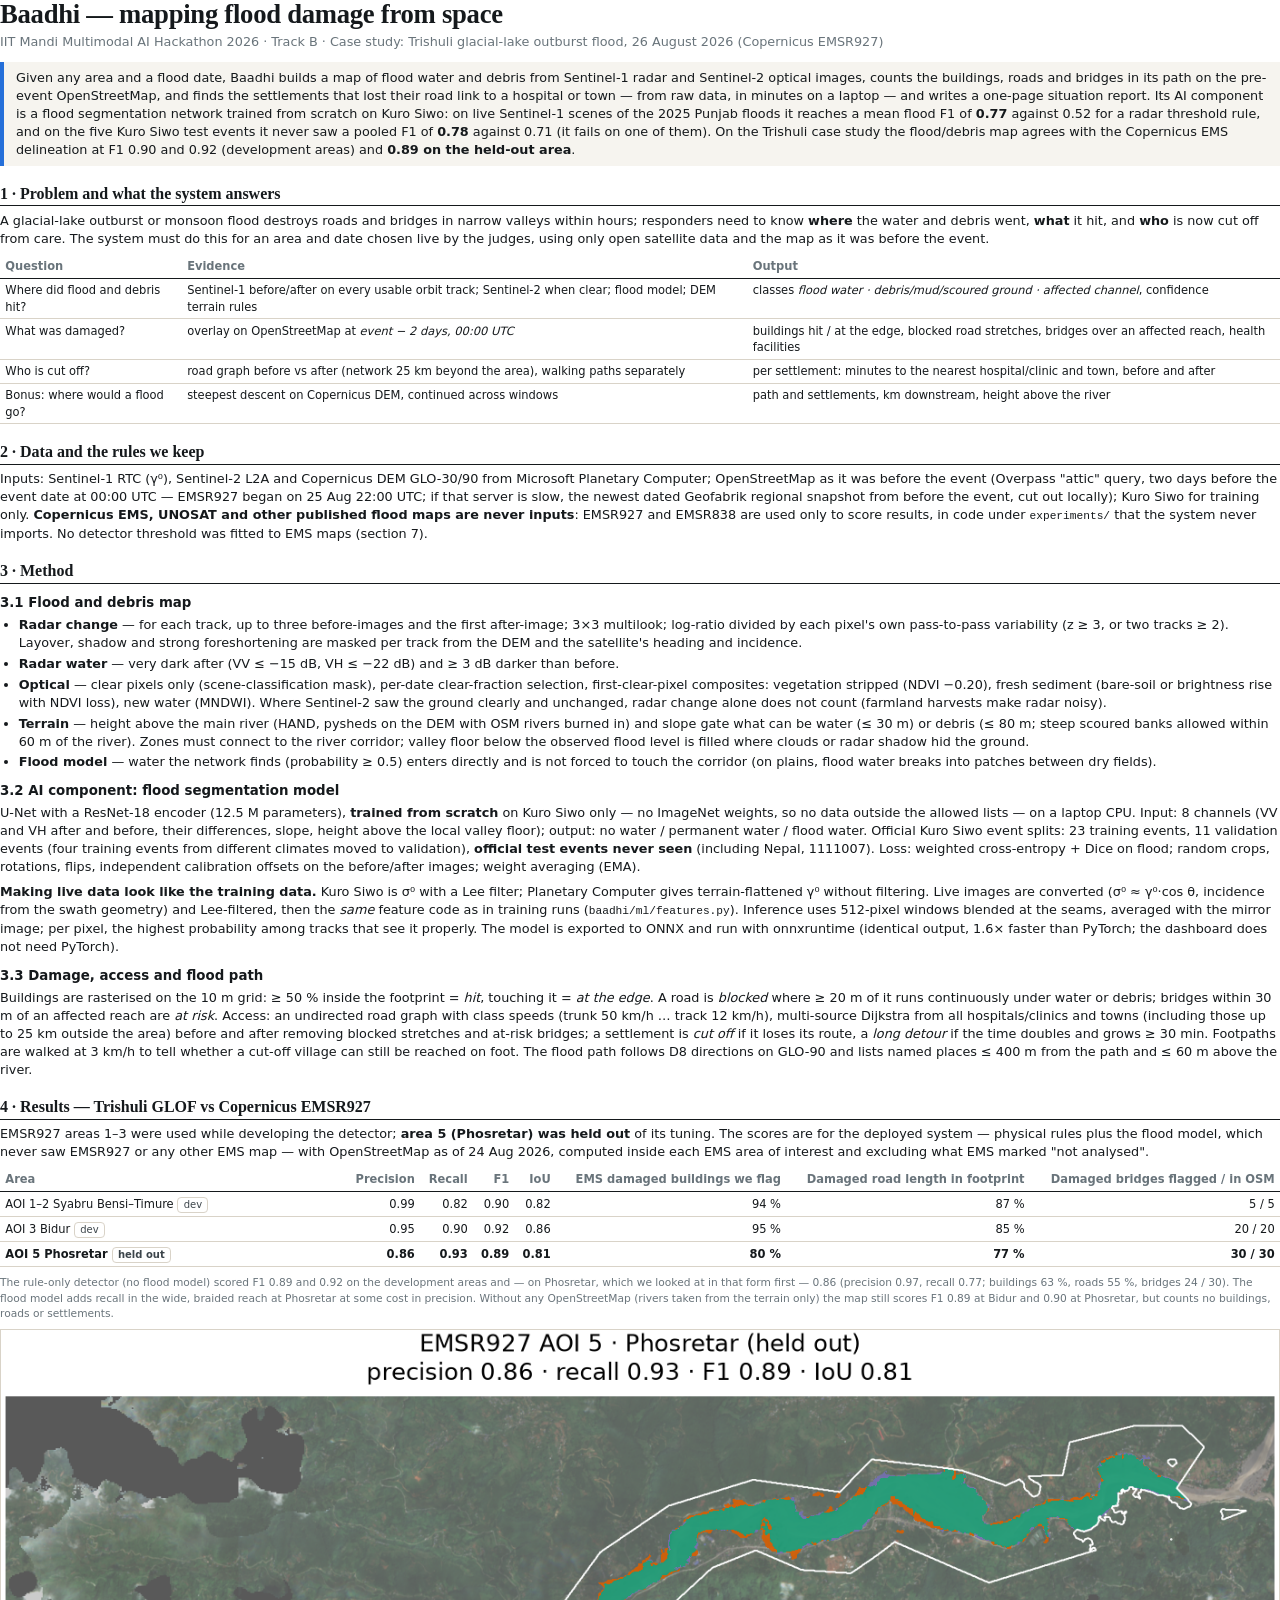
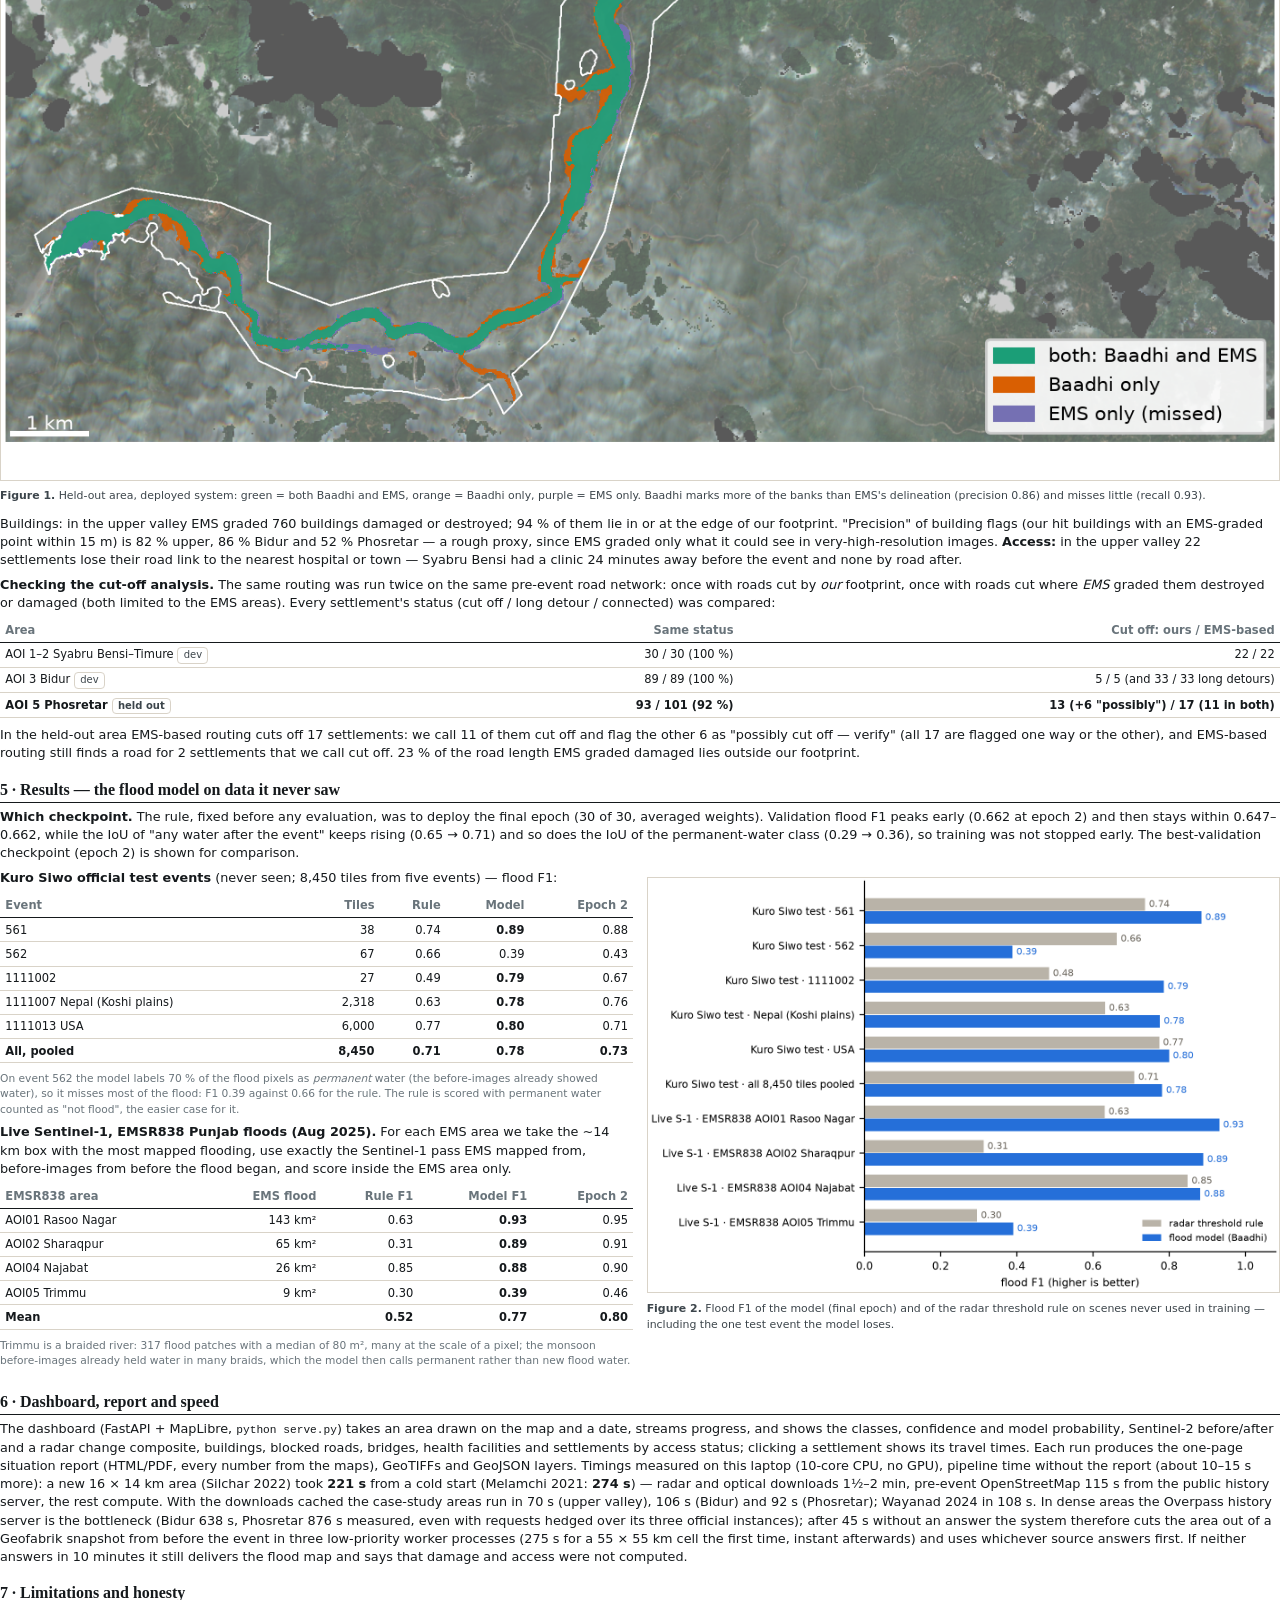
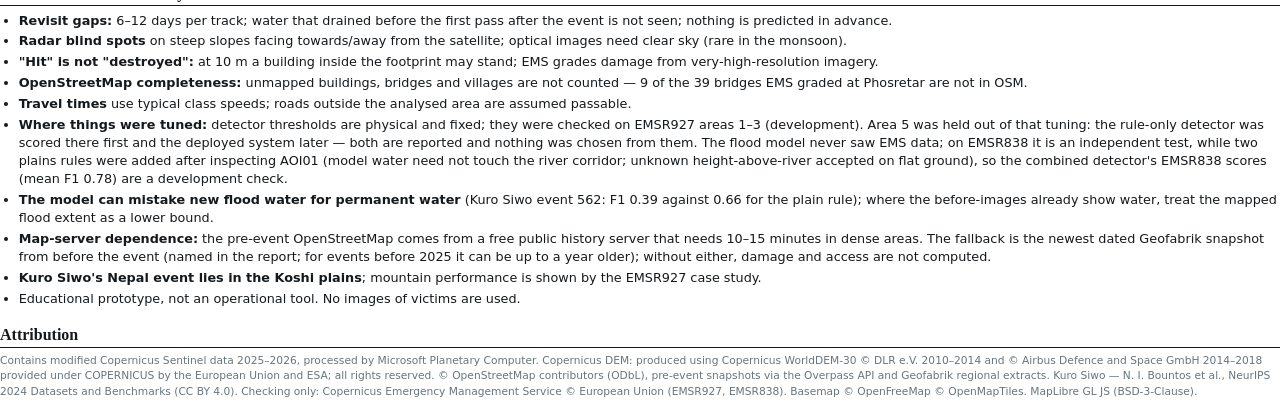
==== commit 678fb945: "Dashboard port 8765, Overpass failover, examples, licence, video builder - dashboard defaults to por" ====
--- a/docs/report.html
+++ b/docs/report.html
@@ -190,7 +190,7 @@
 blocked roads, bridges, health facilities and settlements by access status; clicking a settlement shows its travel times.
 Each run produces the one-page situation report (HTML/PDF, every number from the maps), GeoTIFFs and GeoJSON layers.
 Timings measured on this laptop (10-core CPU, no GPU), pipeline time without the report (about 10–15 s more): a new
-16 × 14 km area (Silchar 2022) took <b>221 s</b> from a cold start — radar and optical downloads about 2 min, pre-event OpenStreetMap
+16 × 14 km area (Silchar 2022) took <b>221 s</b> from a cold start (Melamchi 2021: <b>274 s</b>) — radar and optical downloads 1½–2 min, pre-event OpenStreetMap
 115 s from the public history server, the rest compute. With the downloads cached the case-study areas run in 70 s (upper valley), 106 s (Bidur)
 and 92 s (Phosretar); Wayanad 2024 in 108 s. In dense areas the Overpass history server is the bottleneck (Bidur 638 s, Phosretar 876 s measured, even
 with requests hedged over its three official instances); after 45 s without an answer the system therefore cuts the area out of a Geofabrik
